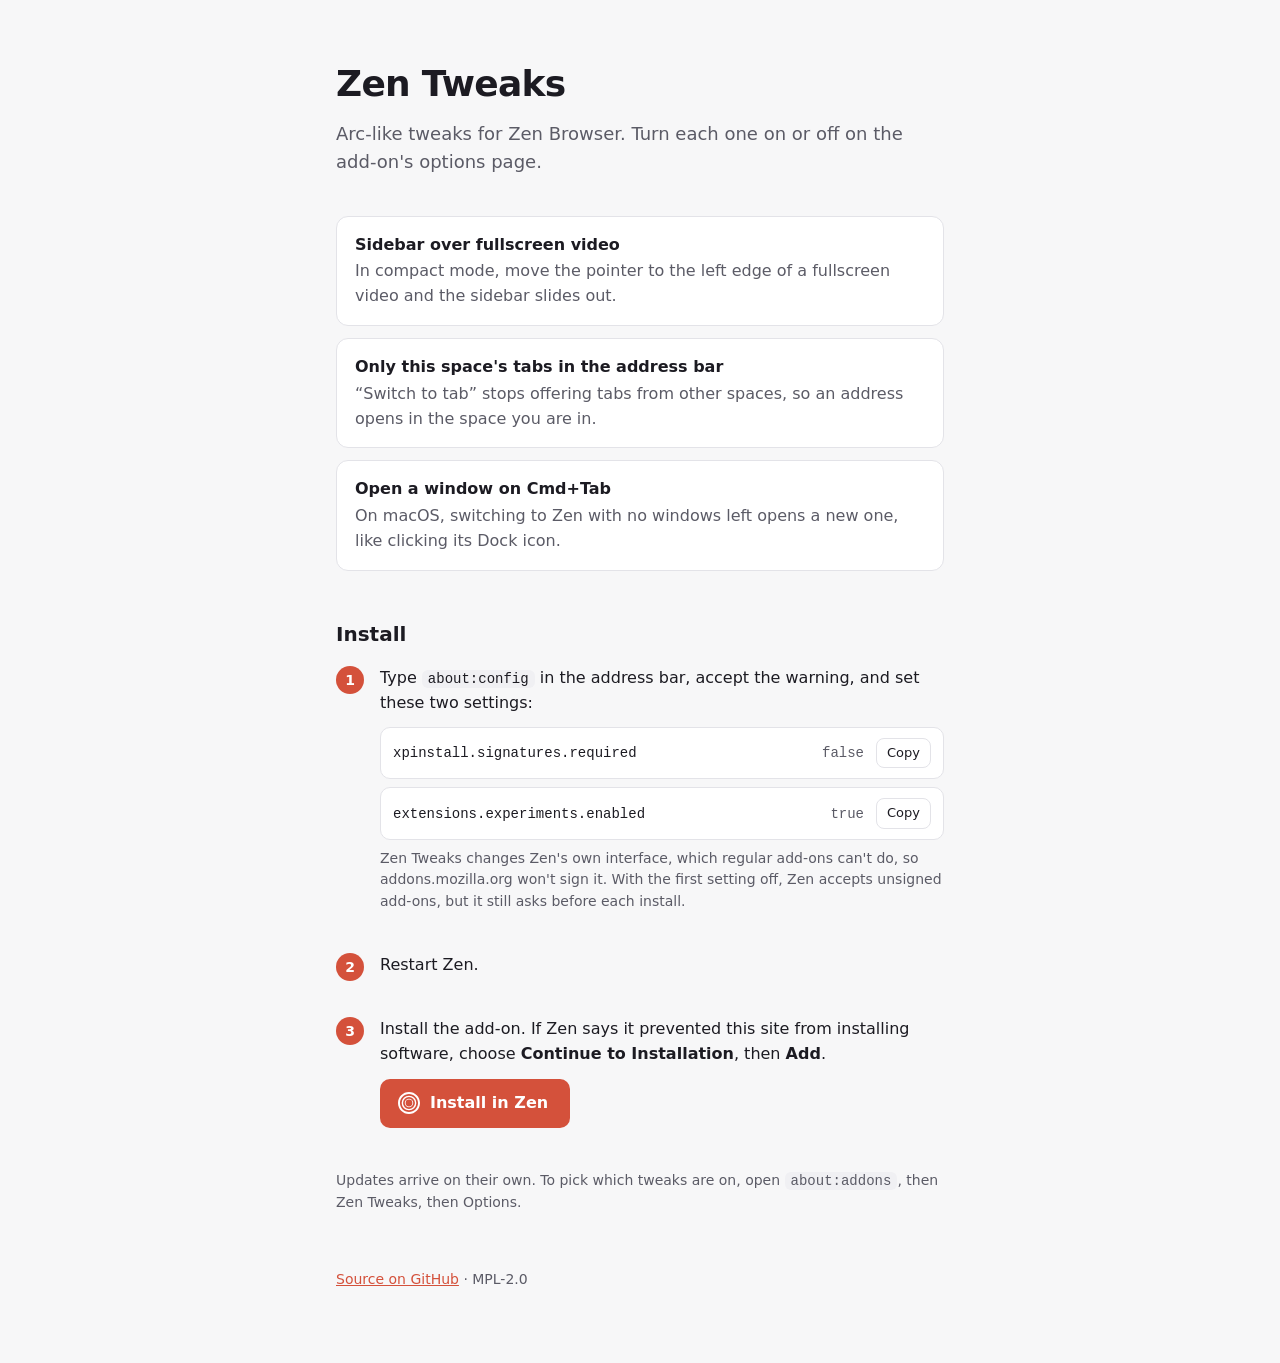
==== site/index.html @ a0612015 "Zen Tweaks 1.0.0" ====
<!doctype html>
<html lang="en">
<head>
  <meta charset="utf-8">
  <meta name="viewport" content="width=device-width, initial-scale=1">
  <title>Zen Tweaks</title>
  <meta name="description" content="Arc-like tweaks for Zen Browser: the sidebar over fullscreen video, only this space's tabs in the address bar, a window on Cmd+Tab.">
  <style>
    :root {
      color-scheme: light dark;
      --bg: light-dark(#f7f7f8, #141416);
      --surface: light-dark(#ffffff, #1d1d21);
      --text: light-dark(#1c1b22, #ececf1);
      --muted: light-dark(#5b5b66, #a3a3ad);
      --border: light-dark(#e3e3e8, #2c2c33);
      /* Ближе к фирменному #F76F53 Zen, но с читаемым текстом на кнопке */
      --accent: light-dark(#d4513b, #f76f53);
      --accent-text: light-dark(#fff, #1a0f0c);
      --code-bg: light-dark(#f0f0f3, #26262c);
    }

    * { box-sizing: border-box; }

    body {
      margin: 0;
      background: var(--bg);
      color: var(--text);
      font: 16px/1.55 -apple-system, BlinkMacSystemFont, "Segoe UI", system-ui, sans-serif;
    }

    main {
      max-width: 640px;
      margin: 0 auto;
      padding: 56px 16px 72px;
    }

    h1 {
      margin: 0 0 8px;
      font-size: 36px;
      letter-spacing: -0.02em;
    }

    .lead {
      margin: 0 0 40px;
      color: var(--muted);
      font-size: 18px;
    }

    h2 {
      margin: 48px 0 16px;
      font-size: 20px;
    }

    .features {
      display: grid;
      gap: 12px;
      margin: 0;
      padding: 0;
      list-style: none;
    }

    .features li {
      padding: 16px 18px;
      border: 1px solid var(--border);
      border-radius: 12px;
      background: var(--surface);
    }

    .features strong {
      display: block;
      margin-bottom: 2px;
    }

    .features span {
      color: var(--muted);
    }

    ol.steps {
      margin: 0;
      padding: 0;
      list-style: none;
      counter-reset: step;
    }

    ol.steps > li {
      position: relative;
      padding: 0 0 28px 44px;
      counter-increment: step;
    }

    ol.steps > li::before {
      content: counter(step);
      position: absolute;
      left: 0;
      top: 0;
      width: 28px;
      height: 28px;
      border-radius: 50%;
      background: var(--accent);
      color: var(--accent-text);
      font-weight: 600;
      font-size: 14px;
      line-height: 28px;
      text-align: center;
    }

    ol.steps p {
      margin: 0 0 12px;
    }

    .pref {
      display: flex;
      align-items: center;
      gap: 12px;
      margin-bottom: 8px;
      padding: 10px 12px;
      border: 1px solid var(--border);
      border-radius: 10px;
      background: var(--surface);
    }

    code {
      padding: 1px 6px;
      border-radius: 6px;
      background: var(--code-bg);
      font: 14px ui-monospace, SFMono-Regular, Menlo, monospace;
    }

    .pref code {
      flex: 1;
      min-width: 0;
      padding: 0;
      background: none;
      overflow-wrap: anywhere;
    }

    .pref .value {
      color: var(--muted);
      font: 14px ui-monospace, SFMono-Regular, Menlo, monospace;
    }

    button.copy {
      flex: none;
      padding: 4px 10px;
      border: 1px solid var(--border);
      border-radius: 8px;
      background: transparent;
      color: var(--text);
      font: inherit;
      font-size: 13px;
      cursor: pointer;
    }

    button.copy:hover {
      border-color: var(--muted);
    }

    .install {
      display: inline-flex;
      align-items: center;
      gap: 10px;
      padding: 12px 22px 12px 18px;
      border-radius: 10px;
      background: var(--accent);
      color: var(--accent-text);
      font-weight: 600;
      text-decoration: none;
    }

    .install:hover {
      filter: brightness(1.08);
    }

    .install svg {
      width: 22px;
      height: 22px;
      fill: currentColor;
    }

    .note {
      color: var(--muted);
      font-size: 14px;
    }

    a {
      color: var(--accent);
    }

    footer {
      margin-top: 56px;
      color: var(--muted);
      font-size: 14px;
    }
  </style>
</head>
<body>
  <main>
    <h1>Zen Tweaks</h1>
    <p class="lead">Arc-like tweaks for Zen Browser. Turn each one on or off on the add-on's options page.</p>

    <ul class="features">
      <li>
        <strong>Sidebar over fullscreen video</strong>
        <span>In compact mode, move the pointer to the left edge of a fullscreen video and the sidebar slides out.</span>
      </li>
      <li>
        <strong>Only this space's tabs in the address bar</strong>
        <span>“Switch to tab” stops offering tabs from other spaces, so an address opens in the space you are in.</span>
      </li>
      <li>
        <strong>Open a window on Cmd+Tab</strong>
        <span>On macOS, switching to Zen with no windows left opens a new one, like clicking its Dock icon.</span>
      </li>
    </ul>

    <h2>Install</h2>
    <ol class="steps">
      <li>
        <p>Type <code>about:config</code> in the address bar, accept the warning, and set these two settings:</p>
        <div class="pref">
          <code>xpinstall.signatures.required</code>
          <span class="value">false</span>
          <button class="copy" data-copy="xpinstall.signatures.required">Copy</button>
        </div>
        <div class="pref">
          <code>extensions.experiments.enabled</code>
          <span class="value">true</span>
          <button class="copy" data-copy="extensions.experiments.enabled">Copy</button>
        </div>
        <p class="note">Zen Tweaks changes Zen's own interface, which regular add-ons can't do, so addons.mozilla.org won't sign it. With the first setting off, Zen accepts unsigned add-ons, but it still asks before each install.</p>
      </li>
      <li>
        <p>Restart Zen.</p>
      </li>
      <li>
        <p>Install the add-on. If Zen says it prevented this site from installing software, choose <strong>Continue to Installation</strong>, then <strong>Add</strong>.</p>
        <a class="install" href="zen-tweaks.xpi">
          <!-- Логотип Zen Browser из Simple Icons (CC0) -->
          <svg viewBox="0 0 24 24" aria-hidden="true"><path d="M24 12c0 6.627-5.373 12-12 12S0 18.627 0 12 5.373 0 12 0s12 5.373 12 12zm-12 9.846c5.438 0 9.846-4.408 9.846-9.846S17.438 2.154 12 2.154 2.154 6.562 2.154 12 6.562 21.846 12 21.846zM20 12a8 8 0 1 1-16 0 8 8 0 0 1 16 0zm-8 6.462a6.462 6.462 0 1 0 0-12.924 6.462 6.462 0 0 0 0 12.924zm0-1.847a4.615 4.615 0 1 0 0-9.23 4.615 4.615 0 0 0 0 9.23zM15.692 12a3.692 3.692 0 1 1-7.384 0 3.692 3.692 0 0 1 7.384 0z"/></svg>
          Install in Zen
        </a>
      </li>
    </ol>

    <p class="note">Updates arrive on their own. To pick which tweaks are on, open <code>about:addons</code>, then Zen Tweaks, then Options.</p>

    <footer>
      <a href="https://github.com/odiumuniverse/zen-tweaks">Source on GitHub</a> · MPL-2.0
    </footer>
  </main>

  <script>
    for (const button of document.querySelectorAll("button.copy")) {
      button.addEventListener("click", async () => {
        await navigator.clipboard.writeText(button.dataset.copy);
        button.textContent = "Copied";
        setTimeout(() => (button.textContent = "Copy"), 1500);
      });
    }
  </script>
</body>
</html>
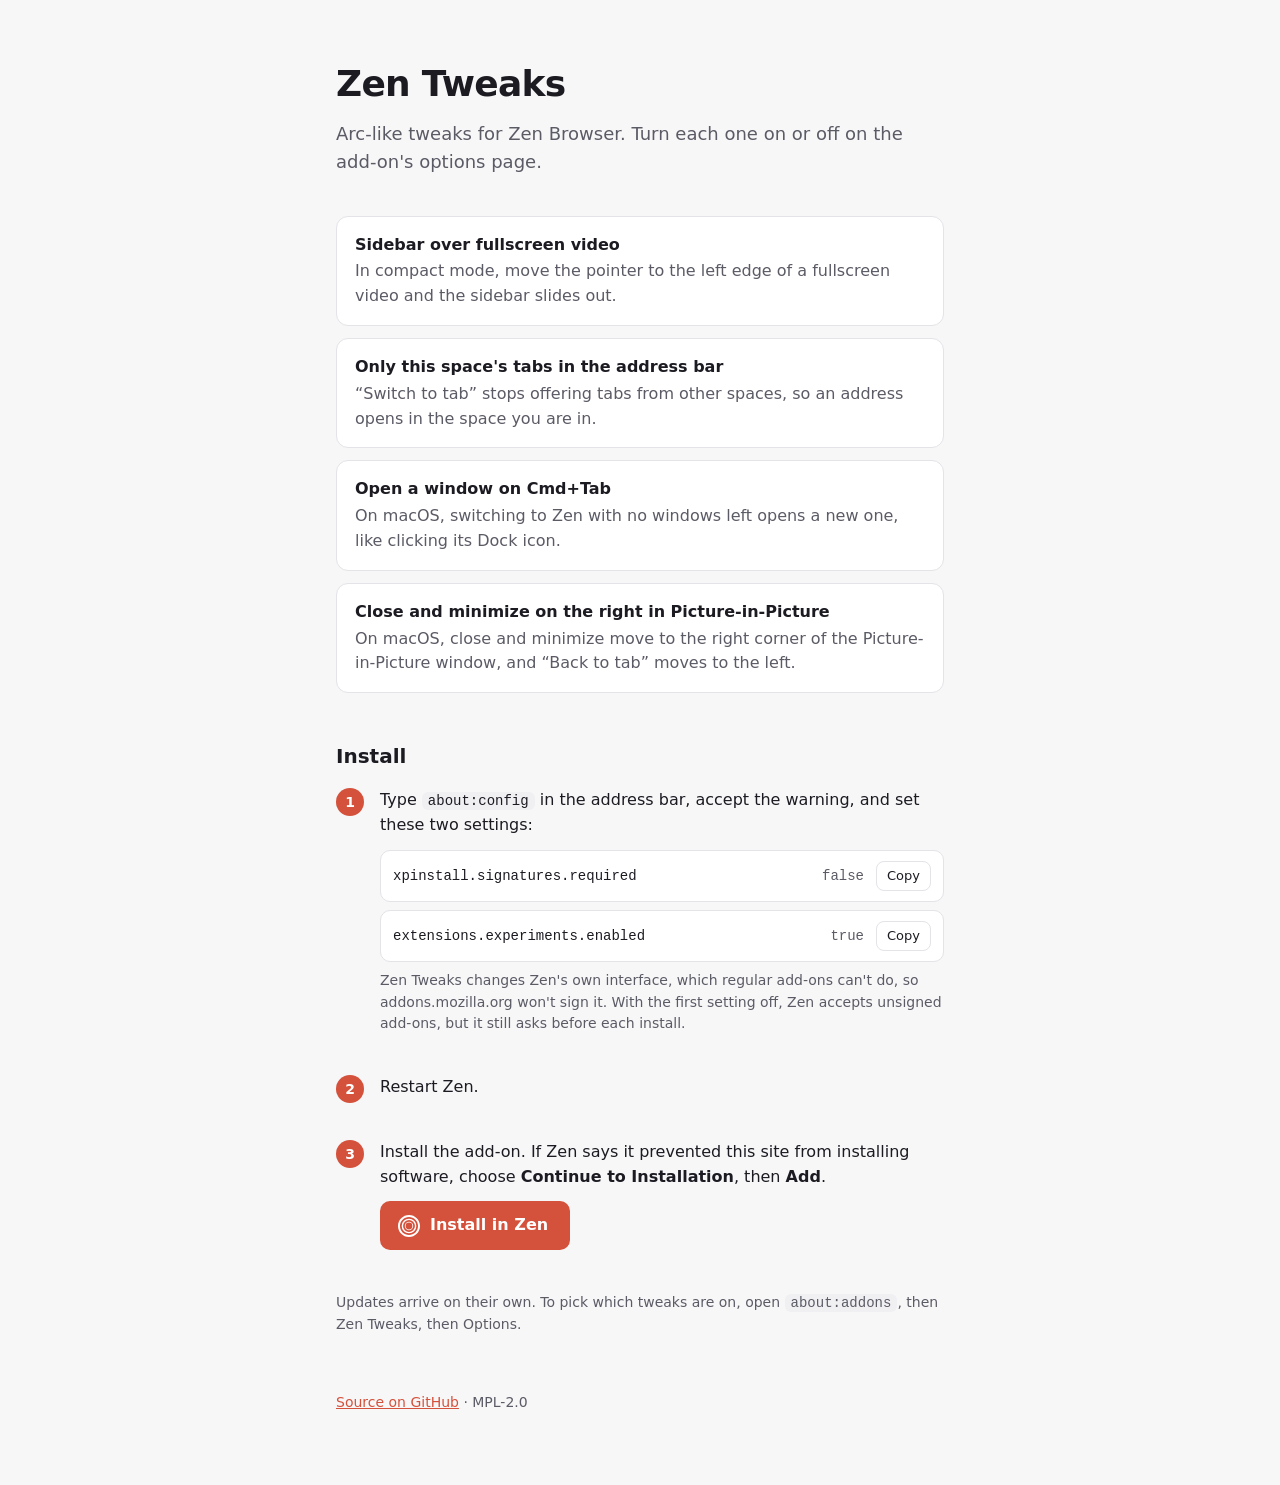
==== commit 3a8ddb19: "Put Close and Minimize on the right in Picture-in-Picture" ====
--- a/site/index.html
+++ b/site/index.html
@@ -4,7 +4,7 @@
   <meta charset="utf-8">
   <meta name="viewport" content="width=device-width, initial-scale=1">
   <title>Zen Tweaks</title>
-  <meta name="description" content="Arc-like tweaks for Zen Browser: the sidebar over fullscreen video, only this space's tabs in the address bar, a window on Cmd+Tab.">
+  <meta name="description" content="Arc-like tweaks for Zen Browser: the sidebar over fullscreen video, only this space's tabs in the address bar, a window on Cmd+Tab, PiP buttons on the right.">
   <style>
     :root {
       color-scheme: light dark;
@@ -211,6 +211,10 @@
         <strong>Open a window on Cmd+Tab</strong>
         <span>On macOS, switching to Zen with no windows left opens a new one, like clicking its Dock icon.</span>
       </li>
+      <li>
+        <strong>Close and minimize on the right in Picture-in-Picture</strong>
+        <span>On macOS, close and minimize move to the right corner of the Picture-in-Picture window, and “Back to tab” moves to the left.</span>
+      </li>
     </ul>
 
     <h2>Install</h2>
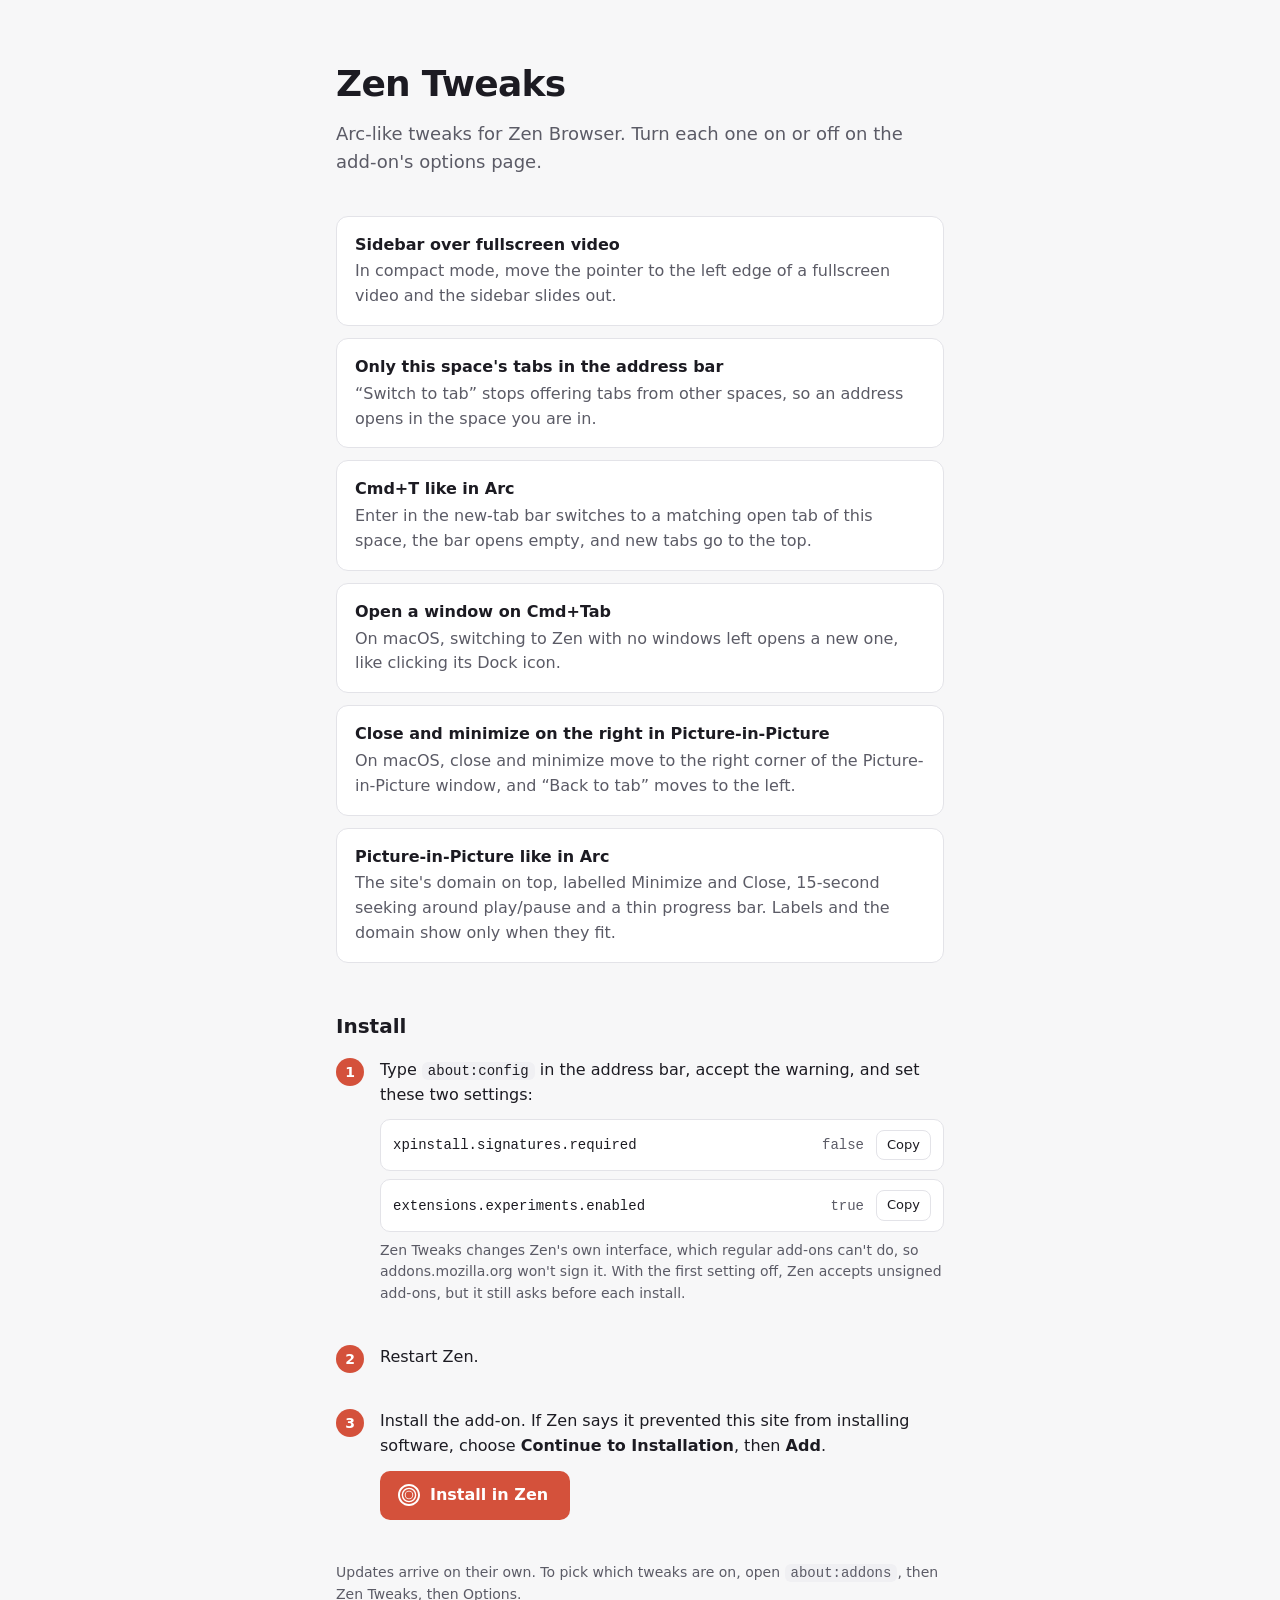
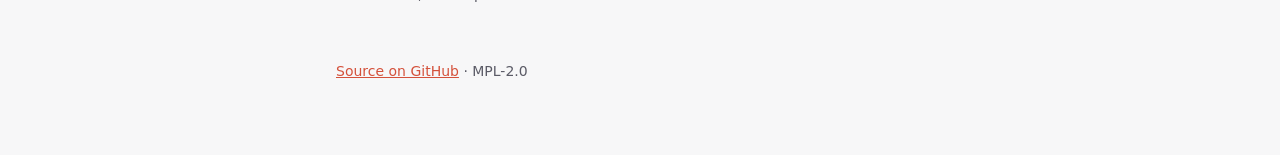
==== commit 1908929c: "Add Cmd+T like in Arc and make overlapping tweaks exclusive" ====
--- a/site/index.html
+++ b/site/index.html
@@ -4,7 +4,7 @@
   <meta charset="utf-8">
   <meta name="viewport" content="width=device-width, initial-scale=1">
   <title>Zen Tweaks</title>
-  <meta name="description" content="Arc-like tweaks for Zen Browser: the sidebar over fullscreen video, only this space's tabs in the address bar, a window on Cmd+Tab, PiP buttons on the right.">
+  <meta name="description" content="Arc-like tweaks for Zen Browser: the sidebar over fullscreen video, only this space's tabs in the address bar, Cmd+T like in Arc, a window on Cmd+Tab, PiP buttons on the right, Picture-in-Picture like in Arc.">
   <style>
     :root {
       color-scheme: light dark;
@@ -208,12 +208,20 @@
         <span>“Switch to tab” stops offering tabs from other spaces, so an address opens in the space you are in.</span>
       </li>
       <li>
+        <strong>Cmd+T like in Arc</strong>
+        <span>Enter in the new-tab bar switches to a matching open tab of this space, the bar opens empty, and new tabs go to the top.</span>
+      </li>
+      <li>
         <strong>Open a window on Cmd+Tab</strong>
         <span>On macOS, switching to Zen with no windows left opens a new one, like clicking its Dock icon.</span>
       </li>
       <li>
         <strong>Close and minimize on the right in Picture-in-Picture</strong>
         <span>On macOS, close and minimize move to the right corner of the Picture-in-Picture window, and “Back to tab” moves to the left.</span>
+      </li>
+      <li>
+        <strong>Picture-in-Picture like in Arc</strong>
+        <span>The site's domain on top, labelled Minimize and Close, 15-second seeking around play/pause and a thin progress bar. Labels and the domain show only when they fit.</span>
       </li>
     </ul>
 
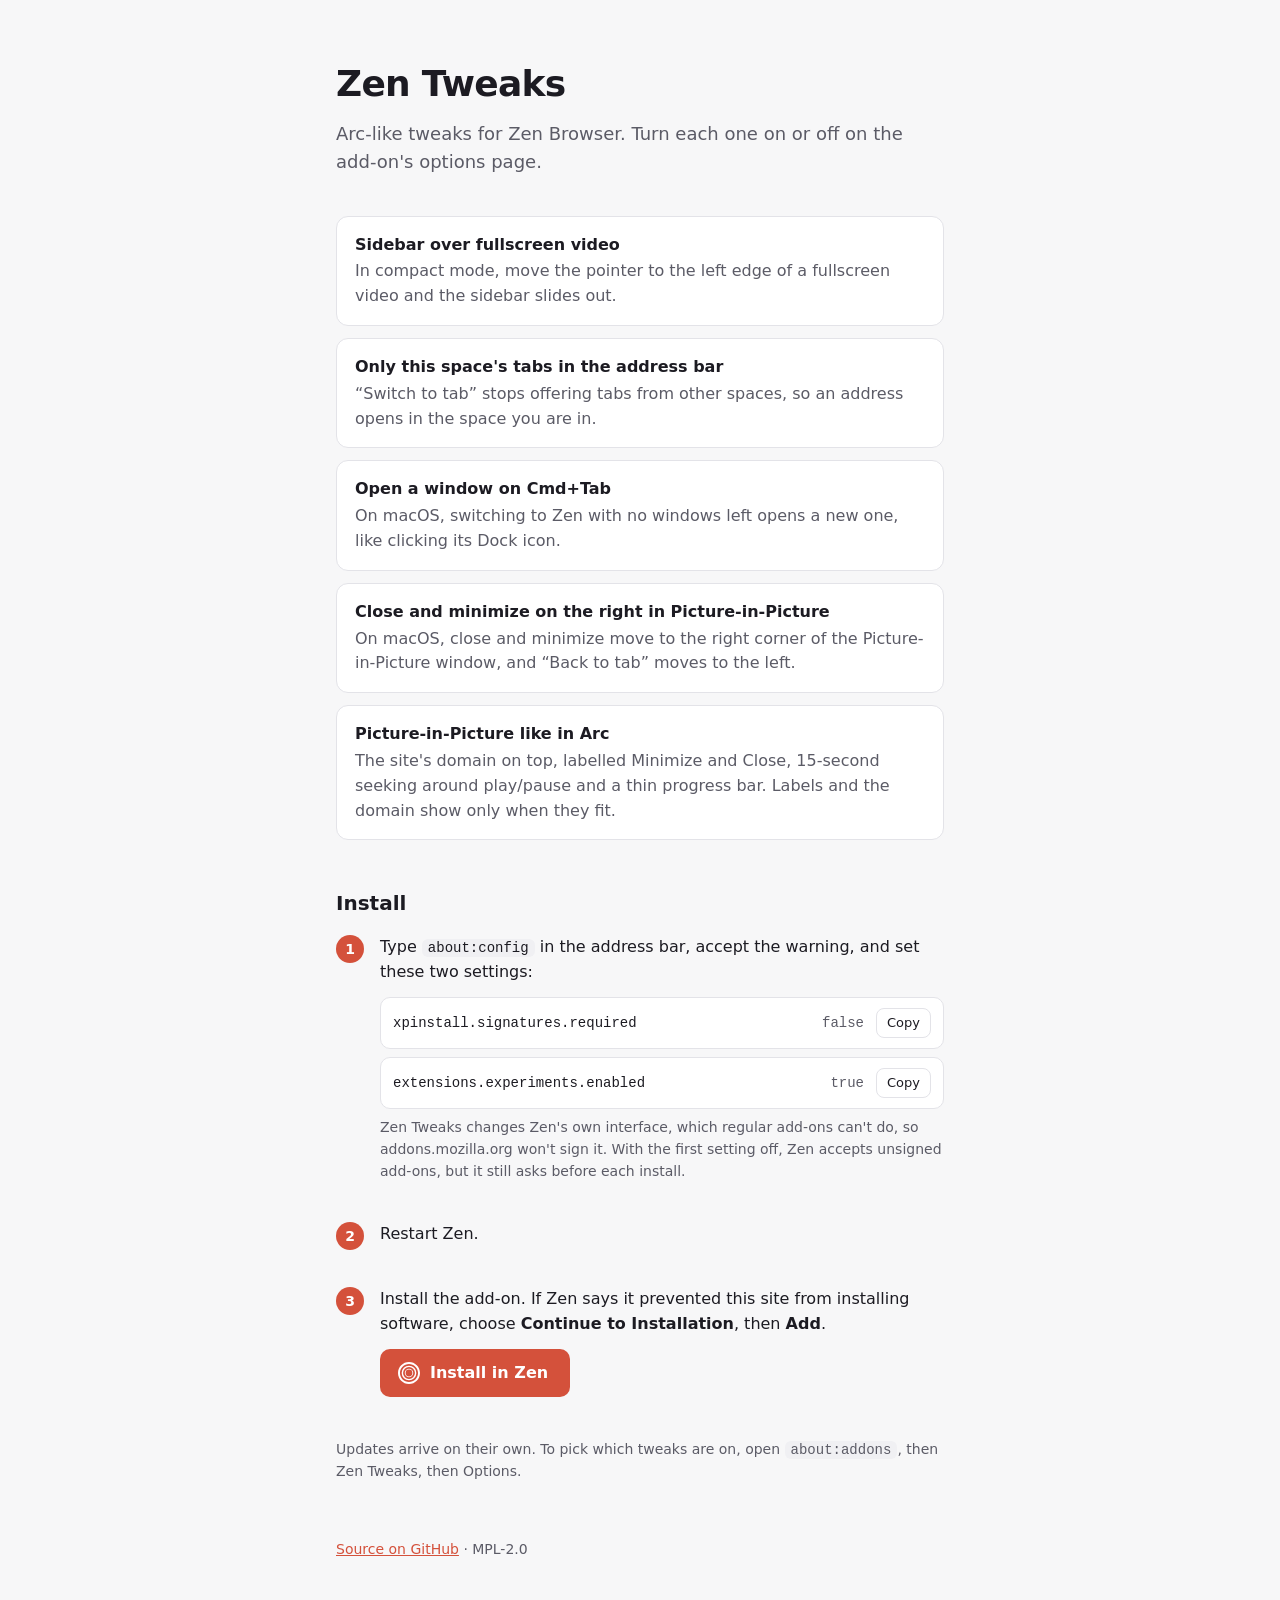
==== commit 0291789f: "Lay out Picture-in-Picture like in Arc" ====
--- a/site/index.html
+++ b/site/index.html
@@ -4,7 +4,7 @@
   <meta charset="utf-8">
   <meta name="viewport" content="width=device-width, initial-scale=1">
   <title>Zen Tweaks</title>
-  <meta name="description" content="Arc-like tweaks for Zen Browser: the sidebar over fullscreen video, only this space's tabs in the address bar, Cmd+T like in Arc, a window on Cmd+Tab, PiP buttons on the right, Picture-in-Picture like in Arc.">
+  <meta name="description" content="Arc-like tweaks for Zen Browser: the sidebar over fullscreen video, only this space's tabs in the address bar, a window on Cmd+Tab, PiP buttons on the right, Picture-in-Picture like in Arc.">
   <style>
     :root {
       color-scheme: light dark;
@@ -208,10 +208,6 @@
         <span>“Switch to tab” stops offering tabs from other spaces, so an address opens in the space you are in.</span>
       </li>
       <li>
-        <strong>Cmd+T like in Arc</strong>
-        <span>Enter in the new-tab bar switches to a matching open tab of this space, the bar opens empty, and new tabs go to the top.</span>
-      </li>
-      <li>
         <strong>Open a window on Cmd+Tab</strong>
         <span>On macOS, switching to Zen with no windows left opens a new one, like clicking its Dock icon.</span>
       </li>
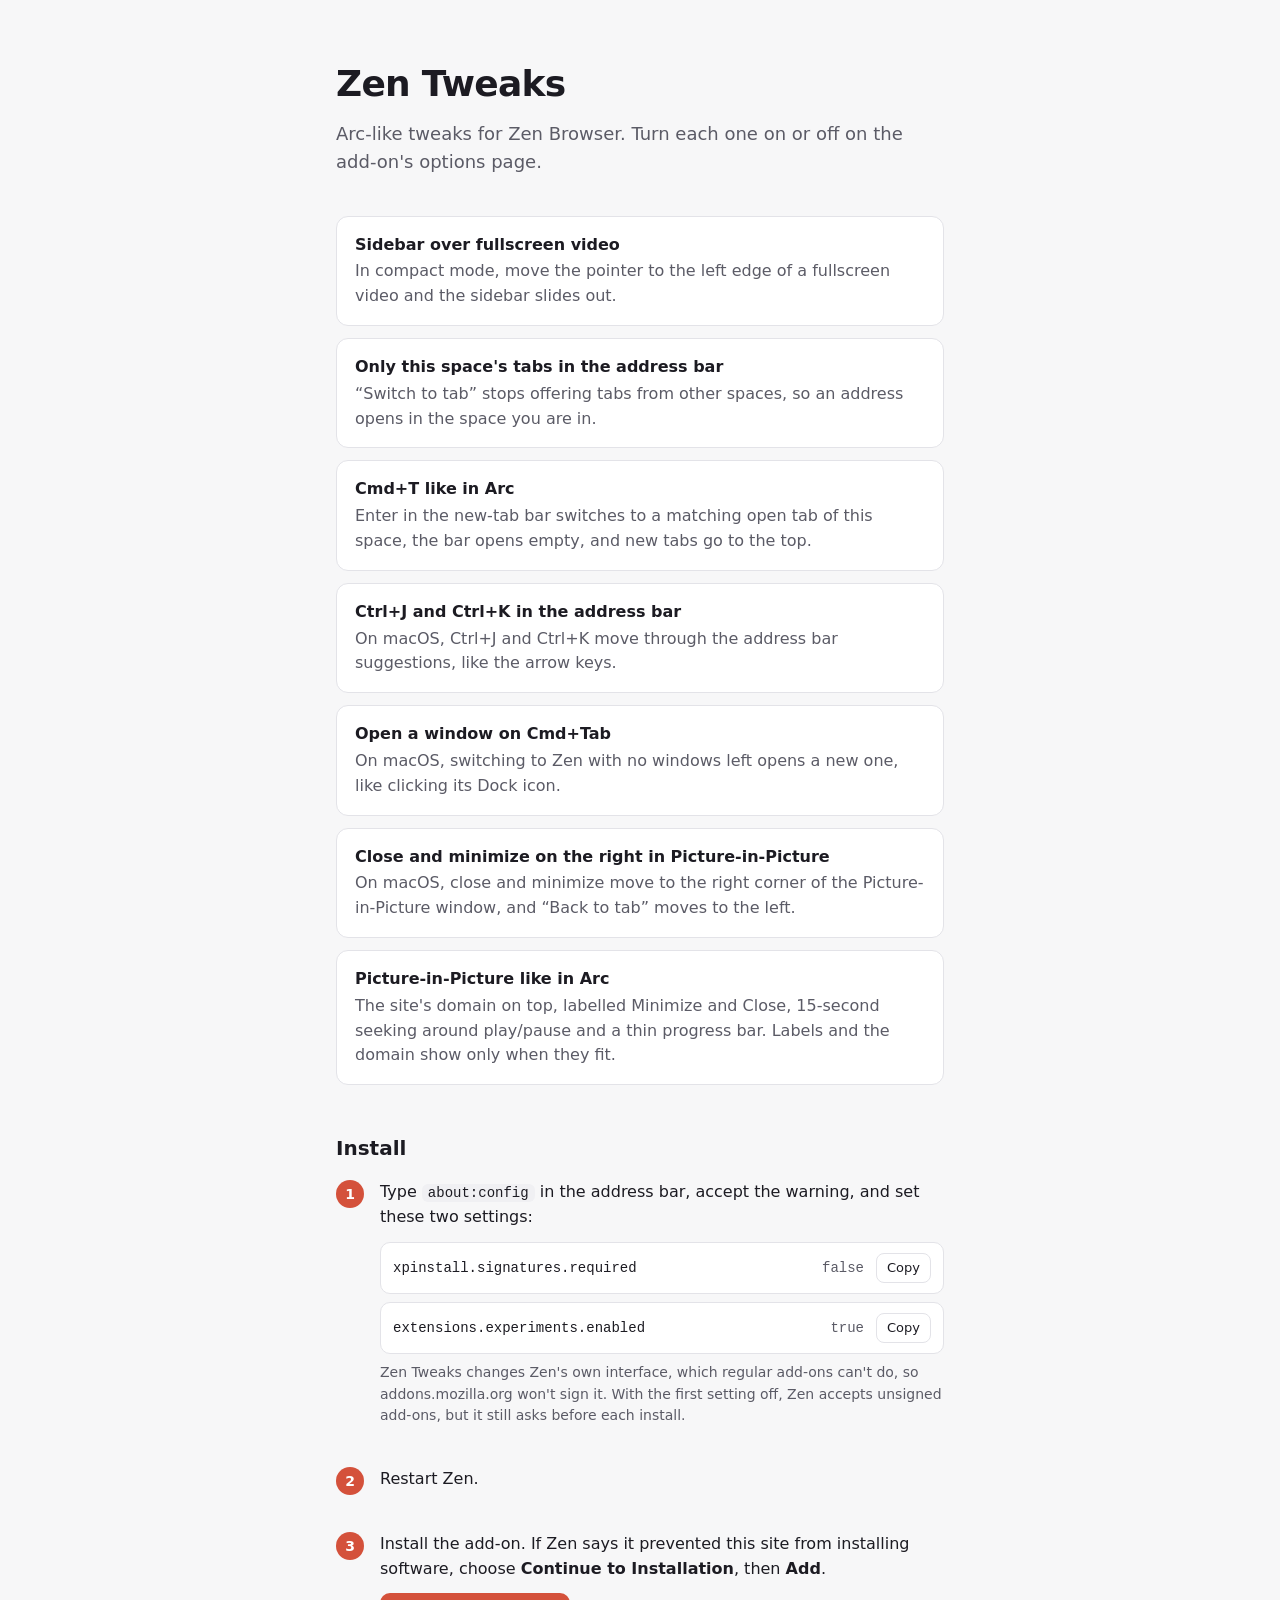
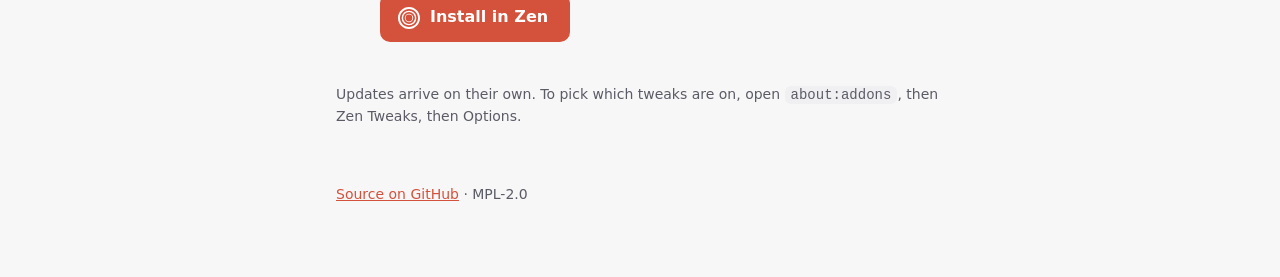
==== commit ba352e6c: "Add Ctrl+J and Ctrl+K in the address bar - Add the urlbarKeys tweak: Ctrl+J and Ctrl+K move through " ====
--- a/site/index.html
+++ b/site/index.html
@@ -4,7 +4,7 @@
   <meta charset="utf-8">
   <meta name="viewport" content="width=device-width, initial-scale=1">
   <title>Zen Tweaks</title>
-  <meta name="description" content="Arc-like tweaks for Zen Browser: the sidebar over fullscreen video, only this space's tabs in the address bar, a window on Cmd+Tab, PiP buttons on the right, Picture-in-Picture like in Arc.">
+  <meta name="description" content="Arc-like tweaks for Zen Browser: the sidebar over fullscreen video, only this space's tabs in the address bar, Cmd+T like in Arc, Ctrl+J and Ctrl+K in the address bar, a window on Cmd+Tab, PiP buttons on the right, Picture-in-Picture like in Arc.">
   <style>
     :root {
       color-scheme: light dark;
@@ -208,6 +208,14 @@
         <span>“Switch to tab” stops offering tabs from other spaces, so an address opens in the space you are in.</span>
       </li>
       <li>
+        <strong>Cmd+T like in Arc</strong>
+        <span>Enter in the new-tab bar switches to a matching open tab of this space, the bar opens empty, and new tabs go to the top.</span>
+      </li>
+      <li>
+        <strong>Ctrl+J and Ctrl+K in the address bar</strong>
+        <span>On macOS, Ctrl+J and Ctrl+K move through the address bar suggestions, like the arrow keys.</span>
+      </li>
+      <li>
         <strong>Open a window on Cmd+Tab</strong>
         <span>On macOS, switching to Zen with no windows left opens a new one, like clicking its Dock icon.</span>
       </li>
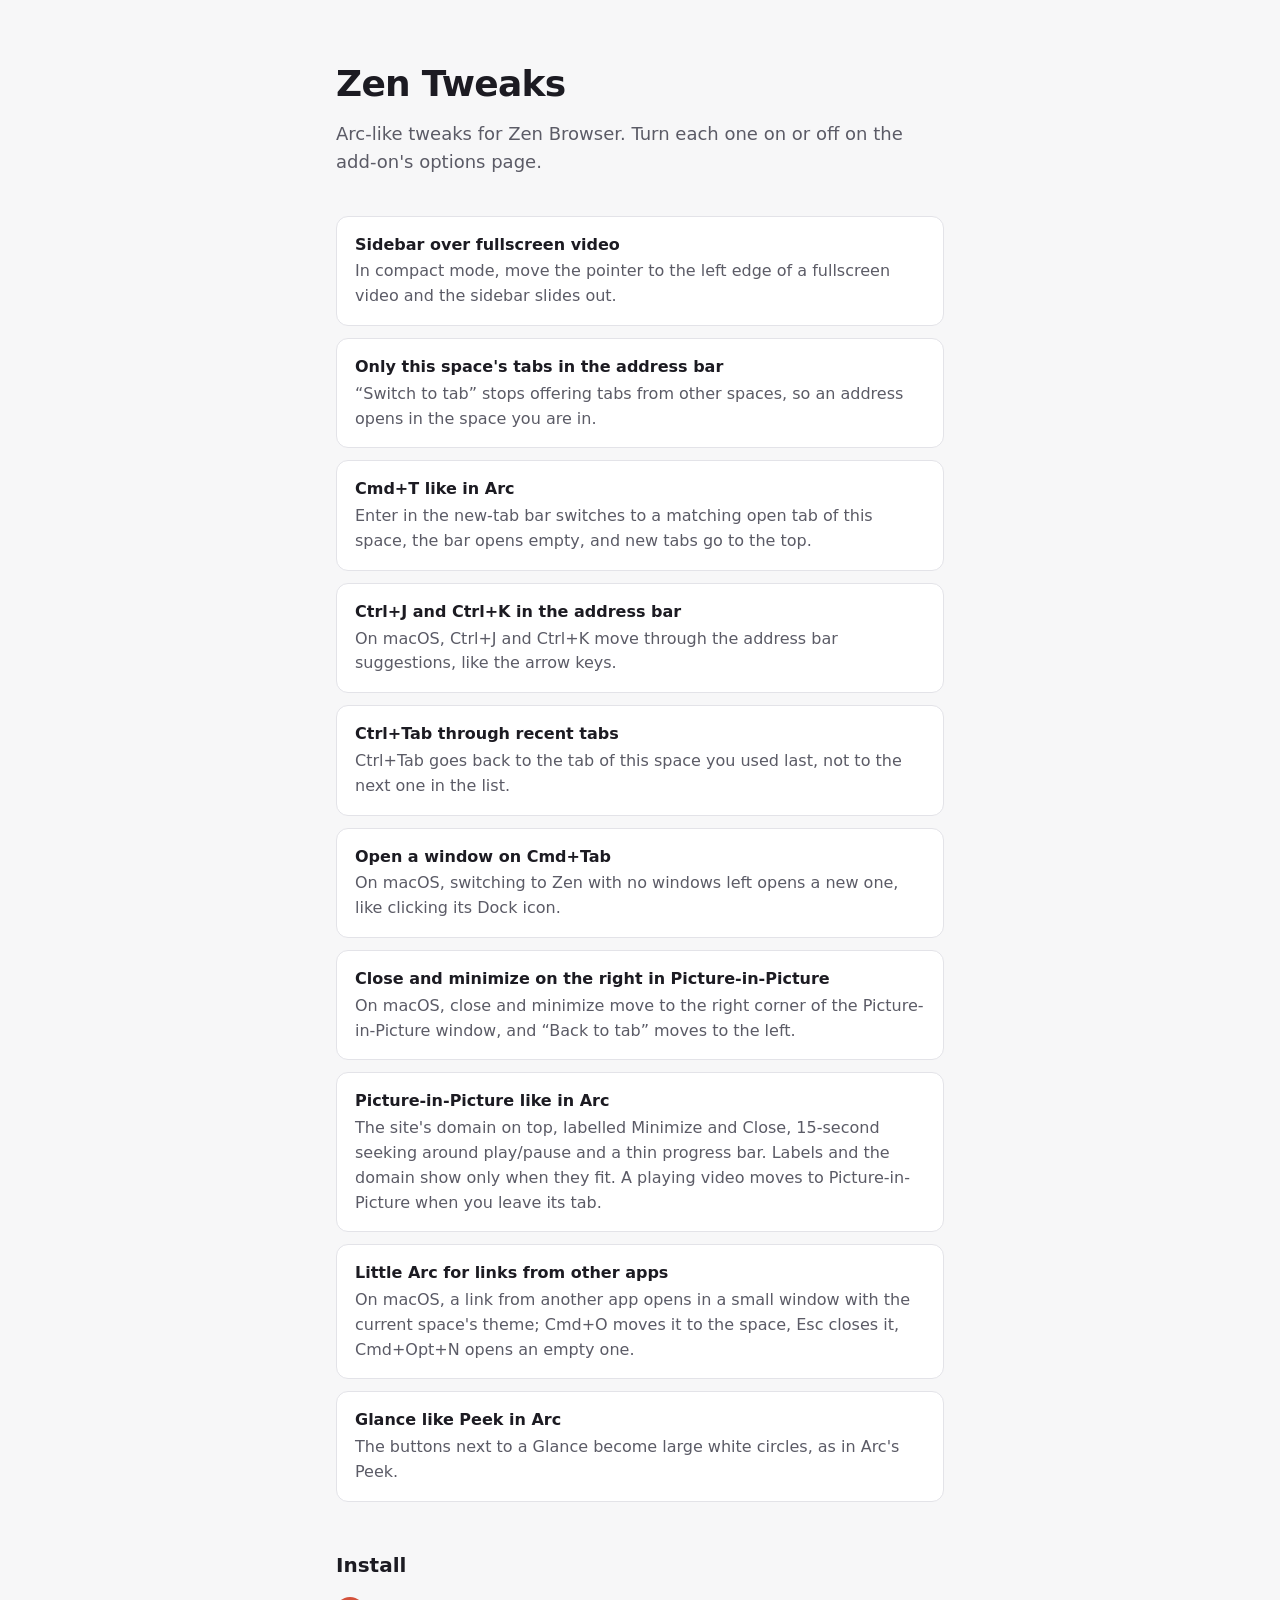
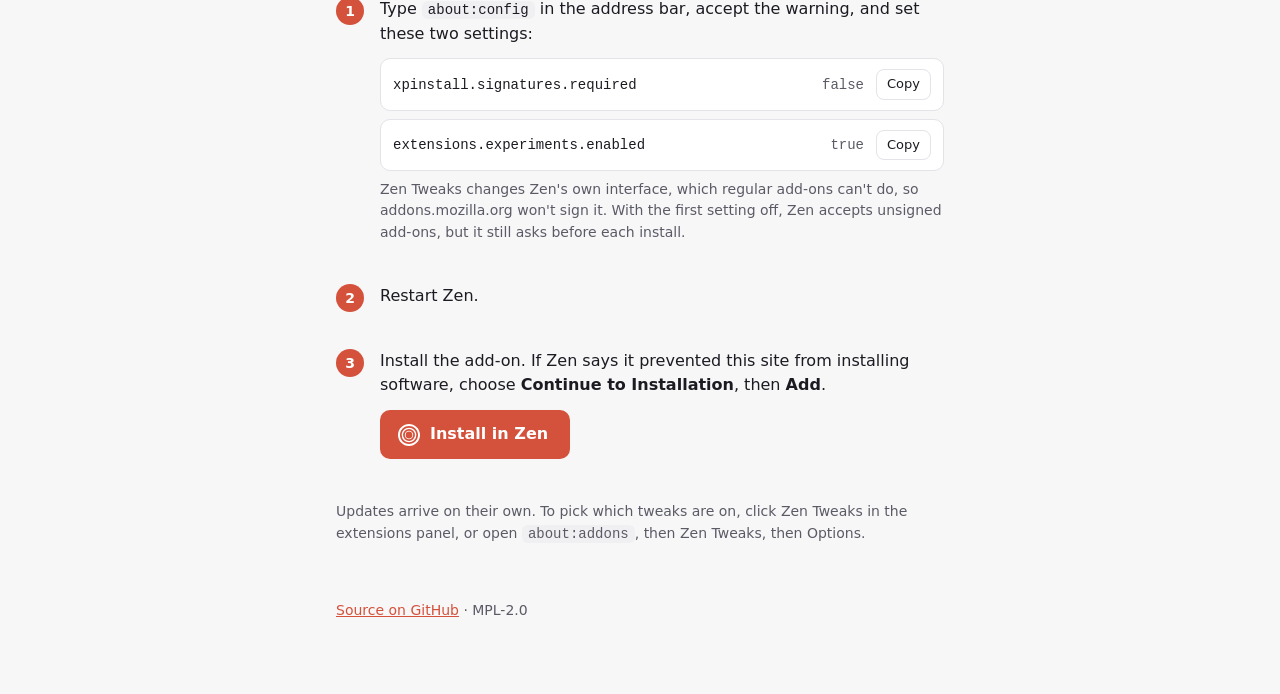
==== commit 7c927819: "Add Little Arc and more Arc-like tweaks - Add Little Arc: links from other apps without a Space Rout" ====
--- a/site/index.html
+++ b/site/index.html
@@ -4,7 +4,7 @@
   <meta charset="utf-8">
   <meta name="viewport" content="width=device-width, initial-scale=1">
   <title>Zen Tweaks</title>
-  <meta name="description" content="Arc-like tweaks for Zen Browser: the sidebar over fullscreen video, only this space's tabs in the address bar, Cmd+T like in Arc, Ctrl+J and Ctrl+K in the address bar, a window on Cmd+Tab, PiP buttons on the right, Picture-in-Picture like in Arc.">
+  <meta name="description" content="Arc-like tweaks for Zen Browser: the sidebar over fullscreen video, only this space's tabs in the address bar, Cmd+T like in Arc, Ctrl+J and Ctrl+K in the address bar, Ctrl+Tab through recent tabs, a window on Cmd+Tab, PiP buttons on the right, Picture-in-Picture like in Arc, Little Arc, Glance like Peek.">
   <style>
     :root {
       color-scheme: light dark;
@@ -216,6 +216,10 @@
         <span>On macOS, Ctrl+J and Ctrl+K move through the address bar suggestions, like the arrow keys.</span>
       </li>
       <li>
+        <strong>Ctrl+Tab through recent tabs</strong>
+        <span>Ctrl+Tab goes back to the tab of this space you used last, not to the next one in the list.</span>
+      </li>
+      <li>
         <strong>Open a window on Cmd+Tab</strong>
         <span>On macOS, switching to Zen with no windows left opens a new one, like clicking its Dock icon.</span>
       </li>
@@ -225,7 +229,15 @@
       </li>
       <li>
         <strong>Picture-in-Picture like in Arc</strong>
-        <span>The site's domain on top, labelled Minimize and Close, 15-second seeking around play/pause and a thin progress bar. Labels and the domain show only when they fit.</span>
+        <span>The site's domain on top, labelled Minimize and Close, 15-second seeking around play/pause and a thin progress bar. Labels and the domain show only when they fit. A playing video moves to Picture-in-Picture when you leave its tab.</span>
+      </li>
+      <li>
+        <strong>Little Arc for links from other apps</strong>
+        <span>On macOS, a link from another app opens in a small window with the current space's theme; Cmd+O moves it to the space, Esc closes it, Cmd+Opt+N opens an empty one.</span>
+      </li>
+      <li>
+        <strong>Glance like Peek in Arc</strong>
+        <span>The buttons next to a Glance become large white circles, as in Arc's Peek.</span>
       </li>
     </ul>
 
@@ -258,7 +270,7 @@
       </li>
     </ol>
 
-    <p class="note">Updates arrive on their own. To pick which tweaks are on, open <code>about:addons</code>, then Zen Tweaks, then Options.</p>
+    <p class="note">Updates arrive on their own. To pick which tweaks are on, click Zen Tweaks in the extensions panel, or open <code>about:addons</code>, then Zen Tweaks, then Options.</p>
 
     <footer>
       <a href="https://github.com/odiumuniverse/zen-tweaks">Source on GitHub</a> · MPL-2.0
